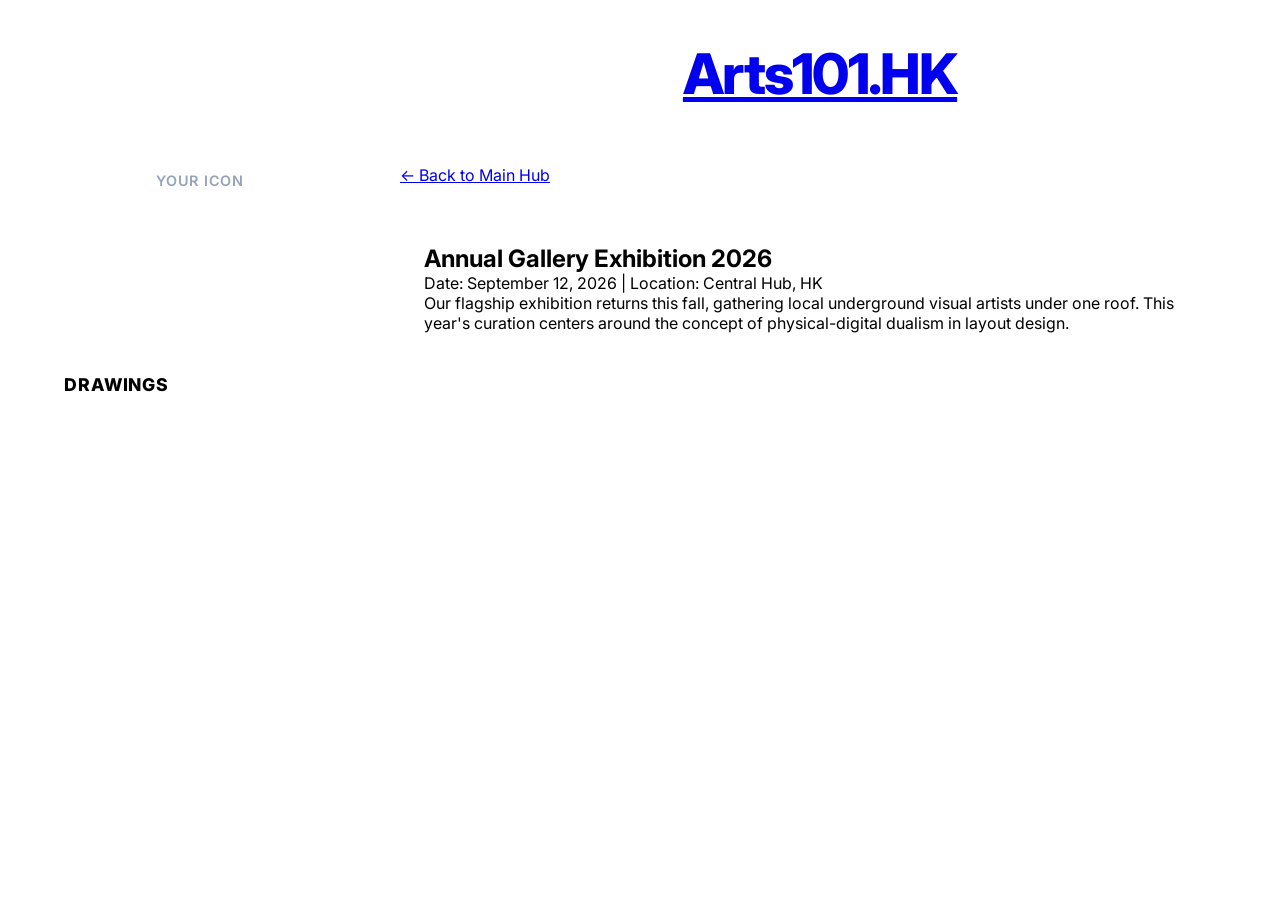
==== event1.html @ a8316ee9 "draft 01" ====
<!DOCTYPE html>
<html lang="en">
<head>
    <meta charset="UTF-8">
    <meta name="viewport" content="width=device-width, initial-scale=1.0">
    <title>Exhibition - Arts101.HK</title>
    <link href="https://fonts.googleapis.com/css2?family=Inter:wght@400;600;800&display=swap" rel="stylesheet">
    <link rel="stylesheet" href="style.css">
</head>
<body>

    <div class="container">
        <aside class="sidebar">
            <div class="personal-icon-box"><span class="placeholder-text">YOUR ICON</span></div>
            <div class="card art-scroller-box">
                <div class="sidebar-title">Drawings</div>
                <div class="art-track-container"><div class="art-track" id="artTrack"></div></div>
            </div>
        </aside>

        <main class="main-content">
            <header class="header-section"><h1 class="main-title"><a href="index.html">Arts101.HK</a></h1></header>
            <div class="back-btn-container"><a href="index.html" class="back-link">← Back to Main Hub</a></div>

            <section class="card">
                <h2 class="detail-title">Annual Gallery Exhibition 2026</h2>
                <div class="detail-meta">Date: September 12, 2026 | Location: Central Hub, HK</div>
                <div class="detail-body">
                    <p>Our flagship exhibition returns this fall, gathering local underground visual artists under one roof. This year's curation centers around the concept of physical-digital dualism in layout design.</p>
                </div>
            </section>
        </main>
    </div>
    <script src="script.js"></script>
</body>
</html>
---- style.css ----
style.css

/* Global variables for seamless theme modifications */
:root {
    --bg-color: #E2E8F0;        /* Sleek background gray */
    --card-bg: #FFFFFF;         /* Pure white cards */
    --accent-gray: #F1F5F9;     /* Light gray interior fill */
    --border-color: #1E293B;    /* Sharp, dark framing lines */
    --text-main: #0F172A;       /* Midnight dark font */
    --border-radius: 20px;
    --neo-shadow: 6px 6px 0px #1E293B; /* Crisp signature depth shadow */
}

* {
    box-sizing: border-box;
    margin: 0;
    padding: 0;
    font-family: 'Inter', sans-serif;
}

body {
    background-color: var(--bg-color);
    color: var(--text-main);
    min-height: 100vh;
    padding: 40px 20px;
    display: flex;
    justify-content: center;
    align-items: flex-start;
}

/* Base Wrapper layout */
.container {
    display: grid;
    grid-template-columns: 320px 1fr;
    gap: 40px;
    width: 100%;
    max-width: 1200px;
}

/* Neo-Brutalist Structural Card Component */
.card {
    background: var(--card-bg);
    border: 3px solid var(--border-color);
    border-radius: var(--border-radius);
    box-shadow: var(--neo-shadow);
    padding: 24px;
}

/* Left Column Styling */
.sidebar {
    display: flex;
    flex-direction: column;
    gap: 30px;
}

.personal-icon-box {
    height: 280px;
    display: flex;
    justify-content: center;
    align-items: center;
    background: var(--accent-gray);
    overflow: hidden;
}

.personal-icon-box img {
    width: 100%;
    height: 100%;
    object-fit: cover;
}

.sidebar-title {
    font-weight: 800;
    font-size: 1.1rem;
    text-transform: uppercase;
    letter-spacing: 0.05em;
    margin-bottom: 16px;
    color: var(--border-color);
}

/* Infinite Art Scroll Containers */
.art-scroller-box {
    overflow: hidden;
    height: 480px;
    display: flex;
    flex-direction: column;
}

.art-track-container {
    overflow: hidden;
    position: relative;
    flex-grow: 1;
    border-radius: 12px;
    background: var(--accent-gray);
}

.art-track {
    display: flex;
    flex-direction: column;
    gap: 16px;
    padding: 16px;
}

.art-item {
    height: 140px;
    background: #CBD5E1;
    border: 2px solid var(--border-color);
    border-radius: 12px;
    display: flex;
    align-items: center;
    justify-content: center;
    font-weight: 600;
    color: #64748B;
    flex-shrink: 0;
    overflow: hidden;
    transition: transform 0.2s cubic-bezier(0.165, 0.84, 0.44, 1);
}

.art-item:hover {
    transform: scale(1.02);
    color: var(--text-main);
}

.art-item img {
    width: 100%;
    height: 100%;
    object-fit: cover;
}

/* Right Content Structure */
.main-content {
    display: flex;
    flex-direction: column;
    gap: 35px;
}

/* Typography Header Designs */
.header-section {
    text-align: center;
    margin-bottom: 10px;
}

.main-title {
    font-size: 3.5rem;
    font-weight: 800;
    letter-spacing: -0.03em;
    margin-bottom: 12px;
    color: var(--border-color);
}

.links-row {
    display: flex;
    justify-content: center;
    gap: 16px;
}

.ig-link {
    display: inline-block;
    padding: 8px 24px;
    border: 2px solid var(--border-color);
    border-radius: 50px;
    background: var(--card-bg);
    color: var(--text-main);
    text-decoration: none;
    font-weight: 600;
    font-size: 0.9rem;
    box-shadow: 3px 3px 0px var(--border-color);
    transition: all 0.15s ease;
}

.ig-link:hover {
    transform: translate(-2px, -2px);
    box-shadow: 5px 5px 0px var(--border-color);
    background: var(--accent-gray);
}

/* Layout Headings */
.section-heading {
    font-size: 1.6rem;
    font-weight: 800;
    text-align: center;
    margin-bottom: 24px;
    letter-spacing: -0.01em;
}

/* Interactive Circle Nodes */
.icon-grid {
    display: flex;
    justify-content: center;
    gap: 32px;
    flex-wrap: wrap;
    margin: 12px 0;
}

.circle-icon-btn {
    width: 85px;
    height: 85px;
    border-radius: 50%;
    border: 3px solid var(--border-color);
    background: var(--accent-gray);
    box-shadow: 4px 4px 0px var(--border-color);
    display: flex;
    justify-content: center;
    align-items: center;
    transition: all 0.2s cubic-bezier(0.175, 0.885, 0.32, 1.275);
    overflow: hidden;
    cursor: pointer;
}

/* Snappy Pop-up feedback animation */
.circle-icon-btn:hover {
    transform: translate(-4px, -4px) scale(1.05);
    box-shadow: 8px 8px 0px var(--border-color);
    background: #E2E8F0;
}

.circle-icon-btn img {
    width: 100%;
    height: 100%;
    object-fit: cover;
}

/* Meet the Team Grid Configuration */
.team-grid {
    display: grid;
    grid-template-columns: repeat(3, 1fr);
    gap: 30px;
    padding: 10px 0;
}

.team-member {
    display: flex;
    flex-direction: column;
    align-items: center;
    text-align: center;
}

.team-name-label {
    margin-top: 14px;
    padding: 6px 16px;
    border: 2px solid var(--border-color);
    border-radius: 8px;
    background: var(--accent-gray);
    font-weight: 600;
    font-size: 0.85rem;
    min-width: 110px;
    box-shadow: 3px 3px 0px var(--border-color);
}

.placeholder-text {
    font-weight: 600; 
    color: #94A3B8;
    font-size: 0.9rem;
    letter-spacing: 0.05em;
}
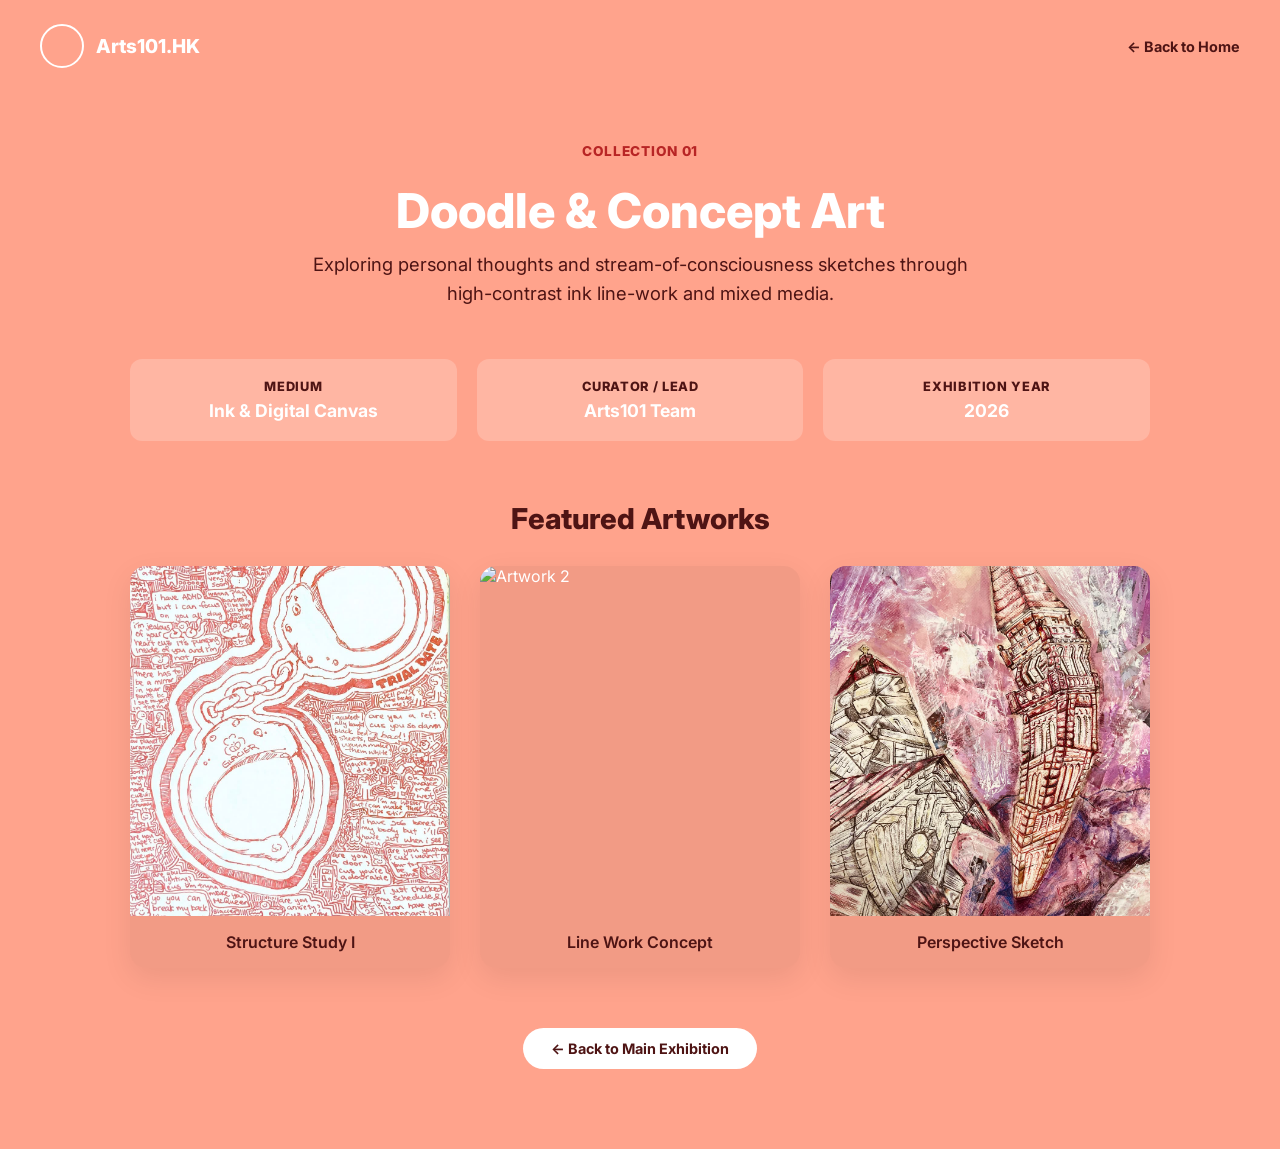
==== commit fd554910: "first" ====
--- a/event1.html
+++ b/event1.html
@@ -3,34 +3,78 @@
 <head>
     <meta charset="UTF-8">
     <meta name="viewport" content="width=device-width, initial-scale=1.0">
-    <title>Exhibition - Arts101.HK</title>
+    <title>Doodle & Concept Art - Arts101.HK</title>
     <link href="https://fonts.googleapis.com/css2?family=Inter:wght@400;600;800&display=swap" rel="stylesheet">
     <link rel="stylesheet" href="style.css">
 </head>
 <body>
 
-    <div class="container">
-        <aside class="sidebar">
-            <div class="personal-icon-box"><span class="placeholder-text">YOUR ICON</span></div>
-            <div class="card art-scroller-box">
-                <div class="sidebar-title">Drawings</div>
-                <div class="art-track-container"><div class="art-track" id="artTrack"></div></div>
+    <!-- STICKY TOP HEADER -->
+    <header class="main-header">
+        <div class="logo-area">
+            <div class="profile-avatar">
+                <img src="icon.jpg" alt="Arts101 Logo" onerror="this.style.display='none';">
             </div>
-        </aside>
+            <a href="index.html" class="logo-text" style="text-decoration: none; color: inherit;">Arts101.HK</a>
+        </div>
+        <nav class="social-area">
+            <a href="index.html">← Back to Home</a>
+        </nav>
+    </header>
 
-        <main class="main-content">
-            <header class="header-section"><h1 class="main-title"><a href="index.html">Arts101.HK</a></h1></header>
-            <div class="back-btn-container"><a href="index.html" class="back-link">← Back to Main Hub</a></div>
+    <main class="detail-page-container">
+        
+        <!-- EVENT HERO SECTION -->
+        <section class="detail-hero">
+            <span class="tag">Collection 01</span>
+            <h1 class="detail-title">Doodle & Concept Art</h1>
+            <p class="detail-subtitle">
+                Exploring personal thoughts and stream-of-consciousness sketches through high-contrast ink line-work and mixed media.
+            </p>
+        </section>
 
-            <section class="card">
-                <h2 class="detail-title">Annual Gallery Exhibition 2026</h2>
-                <div class="detail-meta">Date: September 12, 2026 | Location: Central Hub, HK</div>
-                <div class="detail-body">
-                    <p>Our flagship exhibition returns this fall, gathering local underground visual artists under one roof. This year's curation centers around the concept of physical-digital dualism in layout design.</p>
+        <!-- EVENT METADATA & INFO -->
+        <section class="meta-grid">
+            <div class="meta-card">
+                <span class="meta-label">Medium</span>
+                <span class="meta-value">Ink & Digital Canvas</span>
+            </div>
+            <div class="meta-card">
+                <span class="meta-label">Curator / Lead</span>
+                <span class="meta-value">Arts101 Team</span>
+            </div>
+            <div class="meta-card">
+                <span class="meta-label">Exhibition Year</span>
+                <span class="meta-value">2026</span>
+            </div>
+        </section>
+
+        <!-- ARTWORK GALLERY GRID -->
+        <section class="gallery-section">
+            <h2 class="sub-heading">Featured Artworks</h2>
+            <div class="gallery-grid">
+                <div class="gallery-item">
+                    <img src="picture_red01.jpg" alt="Artwork 1">
+                    <div class="gallery-caption">Structure Study I</div>
                 </div>
-            </section>
-        </main>
-    </div>
+                <div class="gallery-item">
+                    <img src="picture_red02.jpg" alt="Artwork 2">
+                    <div class="gallery-caption">Line Work Concept</div>
+                </div>
+                <div class="gallery-item">
+                    <img src="picture_red03.jpg" alt="Artwork 3">
+                    <div class="gallery-caption">Perspective Sketch</div>
+                </div>
+            </div>
+        </section>
+
+        <!-- BACK TO HOME BUTTON -->
+        <div style="text-align: center; margin-top: 60px;">
+            <a href="index.html" class="cta-button">← Back to Main Exhibition</a>
+        </div>
+
+    </main>
+
     <script src="script.js"></script>
 </body>
 </html>
--- a/style.css
+++ b/style.css
@@ -1,14 +1,8 @@
-style.css
-
-/* Global variables for seamless theme modifications */
 :root {
-    --bg-color: #E2E8F0;        /* Sleek background gray */
-    --card-bg: #FFFFFF;         /* Pure white cards */
-    --accent-gray: #F1F5F9;     /* Light gray interior fill */
-    --border-color: #1E293B;    /* Sharp, dark framing lines */
-    --text-main: #0F172A;       /* Midnight dark font */
-    --border-radius: 20px;
-    --neo-shadow: 6px 6px 0px #1E293B; /* Crisp signature depth shadow */
+    --brand-bg: #FFA38C;       /* Matches your logo background perfectly */
+    --text-main: #FFFFFF;      /* Clean crisp white text */
+    --text-dark: #4E1414;      /* Deep burgundy contrast color for solid legibility */
+    --accent: #B82525;         /* Red accent string sampled from your logo brush details */
 }
 
 * {
@@ -19,236 +13,301 @@
 }
 
 body {
-    background-color: var(--bg-color);
+    background-color: var(--brand-bg);
     color: var(--text-main);
+    overflow-x: hidden;
+}
+
+/* FIXED HEADER CONFIGURATION */
+.main-header {
+    position: fixed;
+    top: 0;
+    left: 0;
+    width: 100%;
+    padding: 24px 40px;
+    display: flex;
+    justify-content: space-between;
+    align-items: center;
+    z-index: 100;
+}
+
+.logo-area { display: flex; align-items: center; gap: 12px; }
+.profile-avatar { 
+    width: 44px; 
+    height: 44px; 
+    border-radius: 50%; 
+    overflow: hidden; 
+    border: 2px solid var(--text-main);
+    background: transparent;
+}
+.profile-avatar img { width: 100%; height: 100%; object-fit: cover; }
+.logo-text { font-weight: 800; font-size: 1.2rem; color: var(--text-main); }
+.social-area a { color: var(--text-dark); text-decoration: none; font-weight: 700; font-size: 0.9rem; margin-left: 20px; }
+
+/* TRUE 50/50 ISOLATED PANEL SYSTEM */
+.split-section {
+    width: 100%;
+    height: 100vh;
+    display: flex;
+    position: relative;
+    background-color: var(--brand-bg);
+}
+
+.flip-normal { flex-direction: row; }
+.flip-reverse { flex-direction: row-reverse; }
+
+.pane {
+    width: 50%;
+    height: 100%;
+    position: relative;
+}
+
+.color-pane {
+    background-color: var(--brand-bg);
+    display: flex;
+    align-items: center;
+    justify-content: center;
+    padding: 0 8%;
+    z-index: 5;
+}
+
+/* IMAGE CONTAINER WITH FEATHERED EDGE MASKING */
+.image-pane {
+    background-size: contain; 
+    background-position: center center; 
+    background-repeat: no-repeat;
+    z-index: 1;
+
+    -webkit-mask-image: linear-gradient(to right, transparent 0%, black 15%, black 85%, transparent 100%);
+    mask-image: linear-gradient(to right, transparent 0%, black 15%, black 85%, transparent 100%);
+}
+
+/* TEXT BOX PRESENTATION TYPOGRAPHY */
+.text-box {
+    width: 100%;
+    max-width: 440px;
+}
+
+.main-title { font-size: 3.5rem; font-weight: 800; line-height: 1.1; margin-bottom: 20px; color: var(--text-main); }
+.sub-title { font-size: 1.2rem; color: var(--text-dark); line-height: 1.5; font-weight: 500; }
+
+.tag { display: inline-block; font-size: 0.85rem; font-weight: 800; color: var(--accent); margin-bottom: 12px; letter-spacing: 0.05em; text-transform: uppercase; }
+.section-title { font-size: 2.5rem; font-weight: 800; margin-bottom: 16px; line-height: 1.2; color: var(--text-main); }
+.section-desc { font-size: 1.05rem; color: var(--text-dark); line-height: 1.6; margin-bottom: 28px; font-weight: 500; }
+
+.cta-button {
+    display: inline-block;
+    padding: 12px 28px;
+    background: var(--text-main);
+    color: var(--text-dark);
+    text-decoration: none;
+    font-weight: 700;
+    font-size: 0.9rem;
+    border-radius: 30px;
+    transition: background 0.2s, transform 0.2s;
+}
+.cta-button:hover { background: var(--accent); color: #fff; transform: translateY(-2px); }
+
+/* IN-PLACE FADE SCROLL INTERSECTION CONFIGURATIONS */
+.fade-in-initially { opacity: 1; }
+
+.scroll-reveal {
+    opacity: 0;
+    transition: opacity 1s ease-out;
+    will-change: opacity;
+}
+.scroll-reveal.active { opacity: 1; }
+
+/* MEET THE TEAM LAYOUT SYSTEM */
+.team-section {
+    width: 100%;
     min-height: 100vh;
-    padding: 40px 20px;
-    display: flex;
+    background-color: var(--text-dark); 
+    display: flex;
+    align-items: center;
     justify-content: center;
-    align-items: flex-start;
-}
-
-/* Base Wrapper layout */
-.container {
-    display: grid;
-    grid-template-columns: 320px 1fr;
-    gap: 40px;
-    width: 100%;
-    max-width: 1200px;
-}
-
-/* Neo-Brutalist Structural Card Component */
-.card {
-    background: var(--card-bg);
-    border: 3px solid var(--border-color);
-    border-radius: var(--border-radius);
-    box-shadow: var(--neo-shadow);
-    padding: 24px;
-}
-
-/* Left Column Styling */
-.sidebar {
+    padding: 100px 40px;
+    position: relative;
+    z-index: 50; 
+}
+
+.team-container { width: 100%; max-width: 1000px; text-align: center; }
+.team-heading { font-size: 3.5rem; font-weight: 800; margin-bottom: 60px; color: var(--text-main); }
+.team-grid { display: grid; grid-template-columns: repeat(3, 1fr); gap: 30px; }
+
+.member-card {
     display: flex;
     flex-direction: column;
-    gap: 30px;
-}
-
-.personal-icon-box {
-    height: 280px;
-    display: flex;
-    justify-content: center;
-    align-items: center;
-    background: var(--accent-gray);
-    overflow: hidden;
-}
-
-.personal-icon-box img {
-    width: 100%;
-    height: 100%;
-    object-fit: cover;
-}
-
-.sidebar-title {
+    align-items: center;
+    text-decoration: none;
+    color: inherit;
+    background: rgba(255, 255, 255, 0.03);
+    border: 1px solid rgba(255, 255, 255, 0.08);
+    padding: 40px 30px;
+    border-radius: 16px;
+    transition: border-color 0.2s, background 0.2s, transform 0.2s;
+}
+.member-card:hover { border-color: var(--brand-bg); background: rgba(255, 255, 255, 0.07); transform: translateY(-4px); }
+
+.avatar-circle { width: 80px; height: 80px; border-radius: 50%; background: var(--brand-bg); display: flex; align-items: center; justify-content: center; font-weight: 800; font-size: 1.2rem; margin-bottom: 16px; color: var(--text-main); }
+.member-name { font-weight: 600; color: #94A3B8; transition: color 0.2s; }
+.member-card:hover .member-name { color: var(--text-main); }
+
+/* --- DETAIL & PROFILE PAGES STYLES --- */
+.dark-profile-body {
+    background-color: var(--text-dark);
+}
+
+.detail-page-container {
+    padding: 140px 40px 80px;
+    max-width: 1100px;
+    margin: 0 auto;
+}
+
+.detail-hero {
+    text-align: center;
+    margin-bottom: 50px;
+}
+
+.detail-title {
+    font-size: 3rem;
     font-weight: 800;
-    font-size: 1.1rem;
-    text-transform: uppercase;
-    letter-spacing: 0.05em;
-    margin-bottom: 16px;
-    color: var(--border-color);
-}
-
-/* Infinite Art Scroll Containers */
-.art-scroller-box {
-    overflow: hidden;
-    height: 480px;
-    display: flex;
-    flex-direction: column;
-}
-
-.art-track-container {
-    overflow: hidden;
-    position: relative;
-    flex-grow: 1;
-    border-radius: 12px;
-    background: var(--accent-gray);
-}
-
-.art-track {
-    display: flex;
-    flex-direction: column;
-    gap: 16px;
-    padding: 16px;
-}
-
-.art-item {
-    height: 140px;
-    background: #CBD5E1;
-    border: 2px solid var(--border-color);
-    border-radius: 12px;
-    display: flex;
-    align-items: center;
-    justify-content: center;
-    font-weight: 600;
-    color: #64748B;
-    flex-shrink: 0;
-    overflow: hidden;
-    transition: transform 0.2s cubic-bezier(0.165, 0.84, 0.44, 1);
-}
-
-.art-item:hover {
-    transform: scale(1.02);
+    margin: 10px 0;
     color: var(--text-main);
 }
 
-.art-item img {
-    width: 100%;
-    height: 100%;
-    object-fit: cover;
-}
-
-/* Right Content Structure */
-.main-content {
-    display: flex;
-    flex-direction: column;
-    gap: 35px;
-}
-
-/* Typography Header Designs */
-.header-section {
-    text-align: center;
-    margin-bottom: 10px;
-}
-
-.main-title {
-    font-size: 3.5rem;
-    font-weight: 800;
-    letter-spacing: -0.03em;
-    margin-bottom: 12px;
-    color: var(--border-color);
-}
-
-.links-row {
-    display: flex;
-    justify-content: center;
-    gap: 16px;
-}
-
-.ig-link {
-    display: inline-block;
-    padding: 8px 24px;
-    border: 2px solid var(--border-color);
-    border-radius: 50px;
-    background: var(--card-bg);
-    color: var(--text-main);
-    text-decoration: none;
-    font-weight: 600;
-    font-size: 0.9rem;
-    box-shadow: 3px 3px 0px var(--border-color);
-    transition: all 0.15s ease;
-}
-
-.ig-link:hover {
-    transform: translate(-2px, -2px);
-    box-shadow: 5px 5px 0px var(--border-color);
-    background: var(--accent-gray);
-}
-
-/* Layout Headings */
-.section-heading {
-    font-size: 1.6rem;
-    font-weight: 800;
-    text-align: center;
-    margin-bottom: 24px;
-    letter-spacing: -0.01em;
-}
-
-/* Interactive Circle Nodes */
-.icon-grid {
-    display: flex;
-    justify-content: center;
-    gap: 32px;
-    flex-wrap: wrap;
-    margin: 12px 0;
-}
-
-.circle-icon-btn {
-    width: 85px;
-    height: 85px;
-    border-radius: 50%;
-    border: 3px solid var(--border-color);
-    background: var(--accent-gray);
-    box-shadow: 4px 4px 0px var(--border-color);
-    display: flex;
-    justify-content: center;
-    align-items: center;
-    transition: all 0.2s cubic-bezier(0.175, 0.885, 0.32, 1.275);
-    overflow: hidden;
-    cursor: pointer;
-}
-
-/* Snappy Pop-up feedback animation */
-.circle-icon-btn:hover {
-    transform: translate(-4px, -4px) scale(1.05);
-    box-shadow: 8px 8px 0px var(--border-color);
-    background: #E2E8F0;
-}
-
-.circle-icon-btn img {
-    width: 100%;
-    height: 100%;
-    object-fit: cover;
-}
-
-/* Meet the Team Grid Configuration */
-.team-grid {
+.detail-subtitle {
+    font-size: 1.15rem;
+    color: var(--text-dark);
+    line-height: 1.6;
+    max-width: 700px;
+    margin: 0 auto;
+}
+
+.dark-profile-body .detail-subtitle {
+    color: #94A3B8;
+}
+
+.meta-grid {
     display: grid;
     grid-template-columns: repeat(3, 1fr);
+    gap: 20px;
+    margin-bottom: 60px;
+}
+
+.meta-card {
+    background: rgba(255, 255, 255, 0.2);
+    padding: 20px;
+    border-radius: 12px;
+    text-align: center;
+    display: flex;
+    flex-direction: column;
+    gap: 6px;
+}
+
+.meta-label {
+    font-size: 0.8rem;
+    font-weight: 800;
+    text-transform: uppercase;
+    color: var(--text-dark);
+    letter-spacing: 0.05em;
+}
+
+.meta-value {
+    font-weight: 700;
+    font-size: 1.1rem;
+    color: var(--text-main);
+}
+
+.gallery-section {
+    margin-top: 40px;
+}
+
+.sub-heading {
+    font-size: 1.8rem;
+    font-weight: 800;
+    margin-bottom: 30px;
+    color: var(--text-dark);
+    text-align: center;
+}
+
+.gallery-grid {
+    display: grid;
+    grid-template-columns: repeat(auto-fit, minmax(280px, 1fr));
     gap: 30px;
-    padding: 10px 0;
-}
-
-.team-member {
-    display: flex;
-    flex-direction: column;
-    align-items: center;
-    text-align: center;
-}
-
-.team-name-label {
-    margin-top: 14px;
-    padding: 6px 16px;
-    border: 2px solid var(--border-color);
-    border-radius: 8px;
-    background: var(--accent-gray);
+}
+
+.gallery-item {
+    background: rgba(0, 0, 0, 0.05);
+    border-radius: 16px;
+    overflow: hidden;
+    box-shadow: 0 10px 30px rgba(0,0,0,0.08);
+}
+
+.gallery-item img {
+    width: 100%;
+    height: 350px;
+    object-fit: cover;
+    display: block;
+}
+
+.gallery-caption {
+    padding: 16px;
+    text-align: center;
     font-weight: 600;
-    font-size: 0.85rem;
-    min-width: 110px;
-    box-shadow: 3px 3px 0px var(--border-color);
-}
-
-.placeholder-text {
-    font-weight: 600; 
-    color: #94A3B8;
-    font-size: 0.9rem;
-    letter-spacing: 0.05em;
+    color: var(--text-dark);
+}
+
+/* PROFILE HERO */
+.profile-hero-card {
+    text-align: center;
+    margin-bottom: 60px;
+}
+
+.profile-large-avatar {
+    width: 110px;
+    height: 110px;
+    border-radius: 50%;
+    background: var(--brand-bg);
+    color: var(--text-main);
+    font-size: 2.2rem;
+    font-weight: 800;
+    display: flex;
+    align-items: center;
+    justify-content: center;
+    margin: 0 auto 20px;
+    border: 3px solid var(--text-main);
+}
+
+.profile-role {
+    color: var(--brand-bg);
+    font-weight: 700;
+    font-size: 1.1rem;
+}
+
+.profile-socials {
+    margin-top: 20px;
+    display: flex;
+    justify-content: center;
+    gap: 20px;
+}
+
+.profile-link {
+    color: var(--brand-bg);
+    text-decoration: none;
+    font-weight: 700;
+}
+
+/* MOBILE RESPONSIVE MEDIA WRAPPERS */
+@media(max-width: 768px) {
+    .split-section { flex-direction: column !important; height: auto; }
+    .pane { width: 100%; height: 50vh; }
+    .image-pane { 
+        background-position: center center; 
+        -webkit-mask-image: none; 
+        mask-image: none; 
+    }
+    .color-pane { padding: 60px 20px; }
+    .team-grid { grid-template-columns: repeat(2, 1fr); }
+    .meta-grid { grid-template-columns: 1fr; }
 }
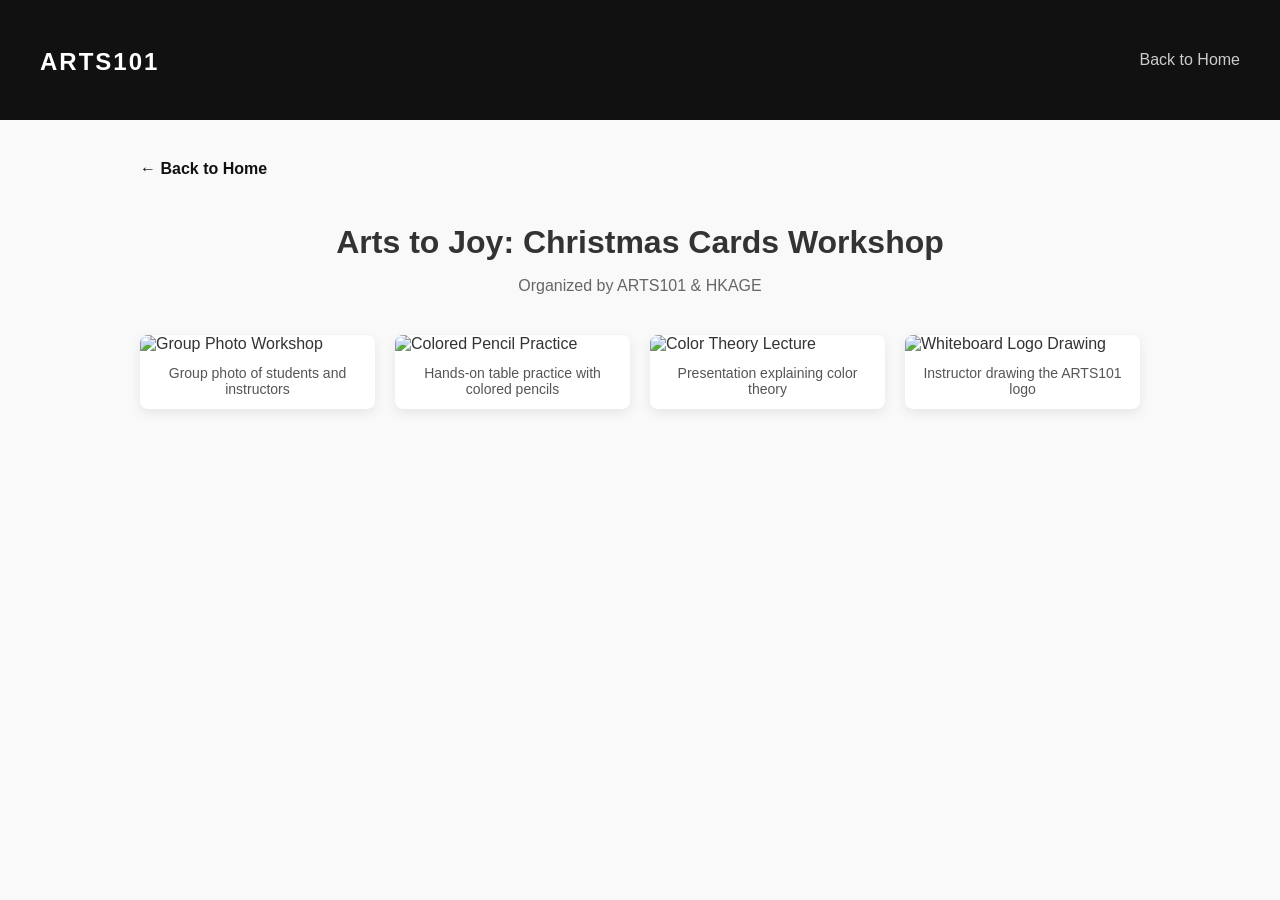
==== commit b83dfccf: "last atampt" ====
--- a/event1.html
+++ b/event1.html
@@ -1,80 +1,59 @@
 <!DOCTYPE html>
 <html lang="en">
 <head>
-    <meta charset="UTF-8">
-    <meta name="viewport" content="width=device-width, initial-scale=1.0">
-    <title>Doodle & Concept Art - Arts101.HK</title>
-    <link href="https://fonts.googleapis.com/css2?family=Inter:wght@400;600;800&display=swap" rel="stylesheet">
-    <link rel="stylesheet" href="style.css">
+  <meta charset="UTF-8">
+  <meta name="viewport" content="width=device-width, initial-scale=1.0">
+  <title>Event 1: Arts to Joy - ARTS101</title>
+  <style>
+    body { font-family: 'Segoe UI', Tahoma, Geneva, Verdana, sans-serif; margin: 0; padding: 0; background: #f9f9f9; color: #333; }
+    header { background: #111; color: #fff; padding: 20px 40px; display: flex; justify-content: space-between; align-items: center; }
+    header h1 a { color: #fff; text-decoration: none; font-size: 24px; letter-spacing: 2px; }
+    nav a { color: #ccc; margin-left: 20px; text-decoration: none; }
+    .container { max-width: 1000px; margin: 40px auto; padding: 0 20px; }
+    .event-header { text-align: center; margin-bottom: 40px; }
+    .event-header h2 { font-size: 32px; margin-bottom: 10px; }
+    .event-header p { color: #666; font-size: 16px; }
+    .gallery-grid { display: grid; grid-template-columns: repeat(auto-fit, minmax(220px, 1fr)); gap: 20px; }
+    .gallery-card { background: #fff; border-radius: 8px; overflow: hidden; box-shadow: 0 4px 12px rgba(0,0,0,0.08); }
+    .gallery-card img { width: 100%; height: 220px; object-fit: cover; }
+    .gallery-card p { padding: 12px; margin: 0; font-size: 14px; text-align: center; color: #555; }
+    .back-btn { display: inline-block; margin-bottom: 20px; color: #111; text-decoration: none; font-weight: bold; }
+  </style>
 </head>
 <body>
 
-    <!-- STICKY TOP HEADER -->
-    <header class="main-header">
-        <div class="logo-area">
-            <div class="profile-avatar">
-                <img src="icon.jpg" alt="Arts101 Logo" onerror="this.style.display='none';">
-            </div>
-            <a href="index.html" class="logo-text" style="text-decoration: none; color: inherit;">Arts101.HK</a>
-        </div>
-        <nav class="social-area">
-            <a href="index.html">← Back to Home</a>
-        </nav>
-    </header>
+  <header>
+    <h1><a href="index.html">ARTS101</a></h1>
+    <nav><a href="index.html">Back to Home</a></nav>
+  </header>
 
-    <main class="detail-page-container">
-        
-        <!-- EVENT HERO SECTION -->
-        <section class="detail-hero">
-            <span class="tag">Collection 01</span>
-            <h1 class="detail-title">Doodle & Concept Art</h1>
-            <p class="detail-subtitle">
-                Exploring personal thoughts and stream-of-consciousness sketches through high-contrast ink line-work and mixed media.
-            </p>
-        </section>
+  <div class="container">
+    <a href="index.html" class="back-btn">&larr; Back to Home</a>
+    
+    <div class="event-header">
+      <h2>Arts to Joy: Christmas Cards Workshop</h2>
+      <p>Organized by ARTS101 & HKAGE</p>
+    </div>
 
-        <!-- EVENT METADATA & INFO -->
-        <section class="meta-grid">
-            <div class="meta-card">
-                <span class="meta-label">Medium</span>
-                <span class="meta-value">Ink & Digital Canvas</span>
-            </div>
-            <div class="meta-card">
-                <span class="meta-label">Curator / Lead</span>
-                <span class="meta-value">Arts101 Team</span>
-            </div>
-            <div class="meta-card">
-                <span class="meta-label">Exhibition Year</span>
-                <span class="meta-value">2026</span>
-            </div>
-        </section>
+    <div class="gallery-grid">
+      <div class="gallery-card">
+        <img src="event1_arts101.jpg" alt="Group Photo Workshop">
+        <p>Group photo of students and instructors</p>
+      </div>
+      <div class="gallery-card">
+        <img src="event2_arts101.jpg" alt="Colored Pencil Practice">
+        <p>Hands-on table practice with colored pencils</p>
+      </div>
+      <div class="gallery-card">
+        <img src="event3_arts101.jpg" alt="Color Theory Lecture">
+        <p>Presentation explaining color theory</p>
+      </div>
+      <div class="gallery-card">
+        <img src="event4_arts101.jpg" alt="Whiteboard Logo Drawing">
+        <p>Instructor drawing the ARTS101 logo</p>
+      </div>
+    </div>
+  </div>
 
-        <!-- ARTWORK GALLERY GRID -->
-        <section class="gallery-section">
-            <h2 class="sub-heading">Featured Artworks</h2>
-            <div class="gallery-grid">
-                <div class="gallery-item">
-                    <img src="picture_red01.jpg" alt="Artwork 1">
-                    <div class="gallery-caption">Structure Study I</div>
-                </div>
-                <div class="gallery-item">
-                    <img src="picture_red02.jpg" alt="Artwork 2">
-                    <div class="gallery-caption">Line Work Concept</div>
-                </div>
-                <div class="gallery-item">
-                    <img src="picture_red03.jpg" alt="Artwork 3">
-                    <div class="gallery-caption">Perspective Sketch</div>
-                </div>
-            </div>
-        </section>
-
-        <!-- BACK TO HOME BUTTON -->
-        <div style="text-align: center; margin-top: 60px;">
-            <a href="index.html" class="cta-button">← Back to Main Exhibition</a>
-        </div>
-
-    </main>
-
-    <script src="script.js"></script>
 </body>
 </html>
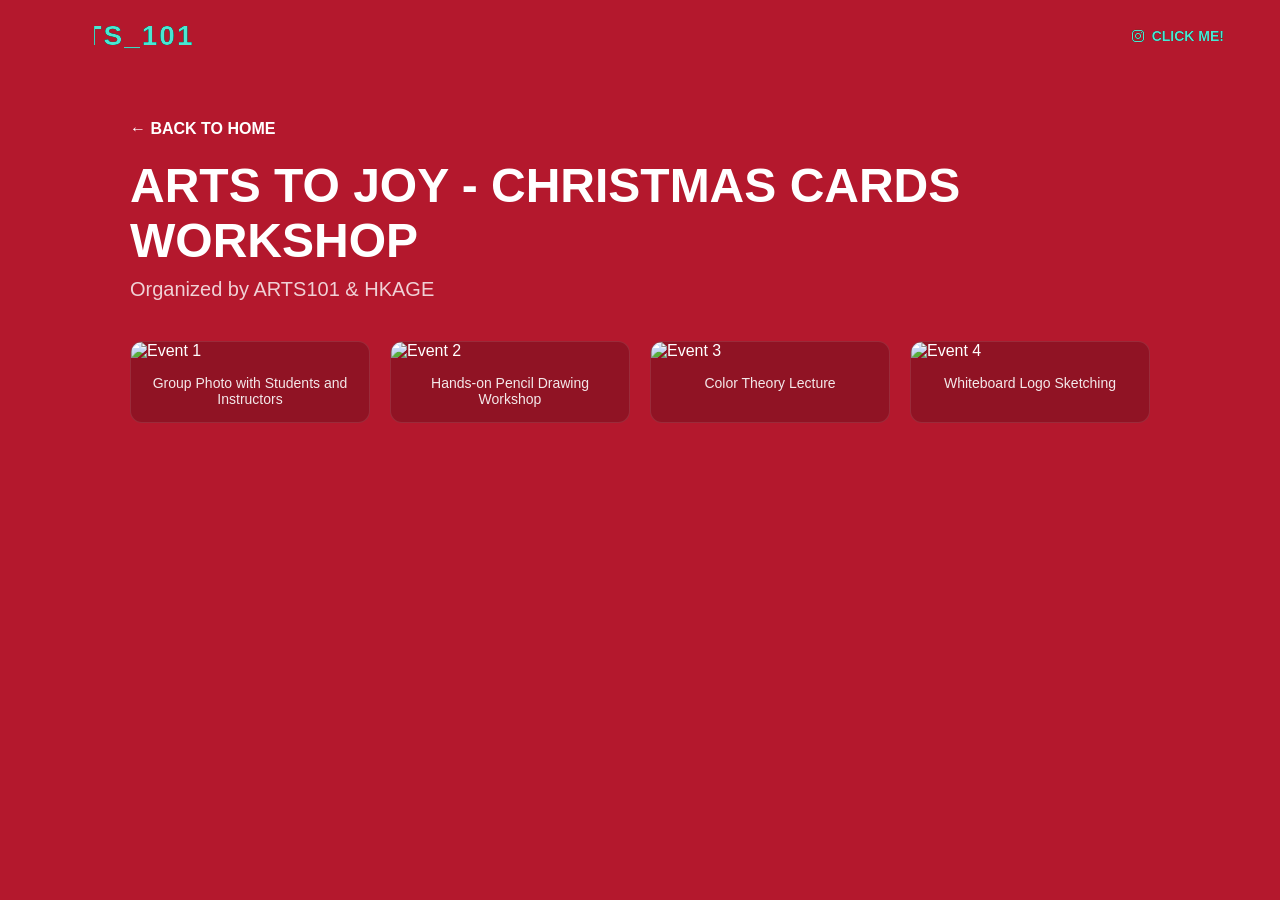
==== commit 7945687c: "lastest atampt" ====
--- a/event1.html
+++ b/event1.html
@@ -3,55 +3,53 @@
 <head>
   <meta charset="UTF-8">
   <meta name="viewport" content="width=device-width, initial-scale=1.0">
-  <title>Event 1: Arts to Joy - ARTS101</title>
+  <title>Event 1 - ARTS101</title>
+  <link rel="stylesheet" href="https://cdnjs.cloudflare.com/ajax/libs/font-awesome/6.4.0/css/all.min.css">
   <style>
-    body { font-family: 'Segoe UI', Tahoma, Geneva, Verdana, sans-serif; margin: 0; padding: 0; background: #f9f9f9; color: #333; }
-    header { background: #111; color: #fff; padding: 20px 40px; display: flex; justify-content: space-between; align-items: center; }
-    header h1 a { color: #fff; text-decoration: none; font-size: 24px; letter-spacing: 2px; }
-    nav a { color: #ccc; margin-left: 20px; text-decoration: none; }
-    .container { max-width: 1000px; margin: 40px auto; padding: 0 20px; }
-    .event-header { text-align: center; margin-bottom: 40px; }
-    .event-header h2 { font-size: 32px; margin-bottom: 10px; }
-    .event-header p { color: #666; font-size: 16px; }
-    .gallery-grid { display: grid; grid-template-columns: repeat(auto-fit, minmax(220px, 1fr)); gap: 20px; }
-    .gallery-card { background: #fff; border-radius: 8px; overflow: hidden; box-shadow: 0 4px 12px rgba(0,0,0,0.08); }
-    .gallery-card img { width: 100%; height: 220px; object-fit: cover; }
-    .gallery-card p { padding: 12px; margin: 0; font-size: 14px; text-align: center; color: #555; }
-    .back-btn { display: inline-block; margin-bottom: 20px; color: #111; text-decoration: none; font-weight: bold; }
+    * { box-sizing: border-box; margin: 0; padding: 0; }
+    body { font-family: 'Helvetica Neue', Arial, sans-serif; background-color: #B4182D; color: #fff; }
+
+    header { position: fixed; top: 0; left: 0; width: 100%; display: flex; justify-content: space-between; align-items: center; padding: 20px 40px; z-index: 100; mix-blend-mode: difference; }
+    .brand-logo { position: relative; font-size: 28px; font-weight: 900; letter-spacing: 2px; text-decoration: none; text-transform: uppercase; }
+    .brand-logo .base-text { color: #000; }
+    .brand-logo .overlay-text { position: absolute; top: 0; left: 0; color: #fff; clip-path: inset(0 0 0 35%); }
+
+    .insta-link { display: flex; align-items: center; gap: 8px; color: #fff; text-decoration: none; font-weight: 700; font-size: 14px; text-transform: uppercase; background: rgba(0,0,0,0.3); padding: 8px 16px; border-radius: 20px; transition: background 0.3s; }
+    .insta-link:hover { background: #fff; color: #B4182D; }
+
+    .container { max-width: 1100px; margin: 120px auto 60px; padding: 0 40px; }
+    .back-btn { display: inline-block; color: #fff; text-decoration: none; font-weight: bold; margin-bottom: 20px; text-transform: uppercase; }
+    h1 { font-size: 48px; font-weight: 900; margin-bottom: 10px; text-transform: uppercase; }
+    p.subtitle { font-size: 20px; opacity: 0.8; margin-bottom: 40px; }
+
+    .event-photos { display: grid; grid-template-columns: repeat(auto-fit, minmax(240px, 1fr)); gap: 20px; }
+    .photo-card { background: rgba(0,0,0,0.2); border-radius: 12px; overflow: hidden; border: 1px solid rgba(255,255,255,0.1); }
+    .photo-card img { width: 100%; height: 260px; object-fit: cover; }
+    .photo-card p { padding: 15px; text-align: center; font-size: 14px; opacity: 0.9; }
   </style>
 </head>
 <body>
 
   <header>
-    <h1><a href="index.html">ARTS101</a></h1>
-    <nav><a href="index.html">Back to Home</a></nav>
+    <a href="index.html" class="brand-logo">
+      <span class="base-text">Arts_101</span>
+      <span class="overlay-text">Arts_101</span>
+    </a>
+    <a href="https://www.instagram.com/arts101hk?utm_source=ig_web_button_share_sheet&igsh=ZDNlZDc0MzIxNw==" target="_blank" class="insta-link">
+      <i class="fa-brands fa-instagram"></i> click me!
+    </a>
   </header>
 
   <div class="container">
     <a href="index.html" class="back-btn">&larr; Back to Home</a>
-    
-    <div class="event-header">
-      <h2>Arts to Joy: Christmas Cards Workshop</h2>
-      <p>Organized by ARTS101 & HKAGE</p>
-    </div>
+    <h1>Arts to Joy - Christmas Cards Workshop</h1>
+    <p class="subtitle">Organized by ARTS101 & HKAGE</p>
 
-    <div class="gallery-grid">
-      <div class="gallery-card">
-        <img src="event1_arts101.jpg" alt="Group Photo Workshop">
-        <p>Group photo of students and instructors</p>
-      </div>
-      <div class="gallery-card">
-        <img src="event2_arts101.jpg" alt="Colored Pencil Practice">
-        <p>Hands-on table practice with colored pencils</p>
-      </div>
-      <div class="gallery-card">
-        <img src="event3_arts101.jpg" alt="Color Theory Lecture">
-        <p>Presentation explaining color theory</p>
-      </div>
-      <div class="gallery-card">
-        <img src="event4_arts101.jpg" alt="Whiteboard Logo Drawing">
-        <p>Instructor drawing the ARTS101 logo</p>
-      </div>
+    <div class="event-photos">
+      <div class="photo-card"><img src="event1_arts101.jpg" alt="Event 1"><p>Group Photo with Students and Instructors</p></div>
+      <div class="photo-card"><img src="event2_arts101.jpg" alt="Event 2"><p>Hands-on Pencil Drawing Workshop</p></div>
+      <div class="photo-card"><img src="event3_arts101.jpg" alt="Event 3"><p>Color Theory Lecture</p></div>
+      <div class="photo-card"><img src="event4_arts101.jpg" alt="Event 4"><p>Whiteboard Logo Sketching</p></div>
     </div>
   </div>
 
